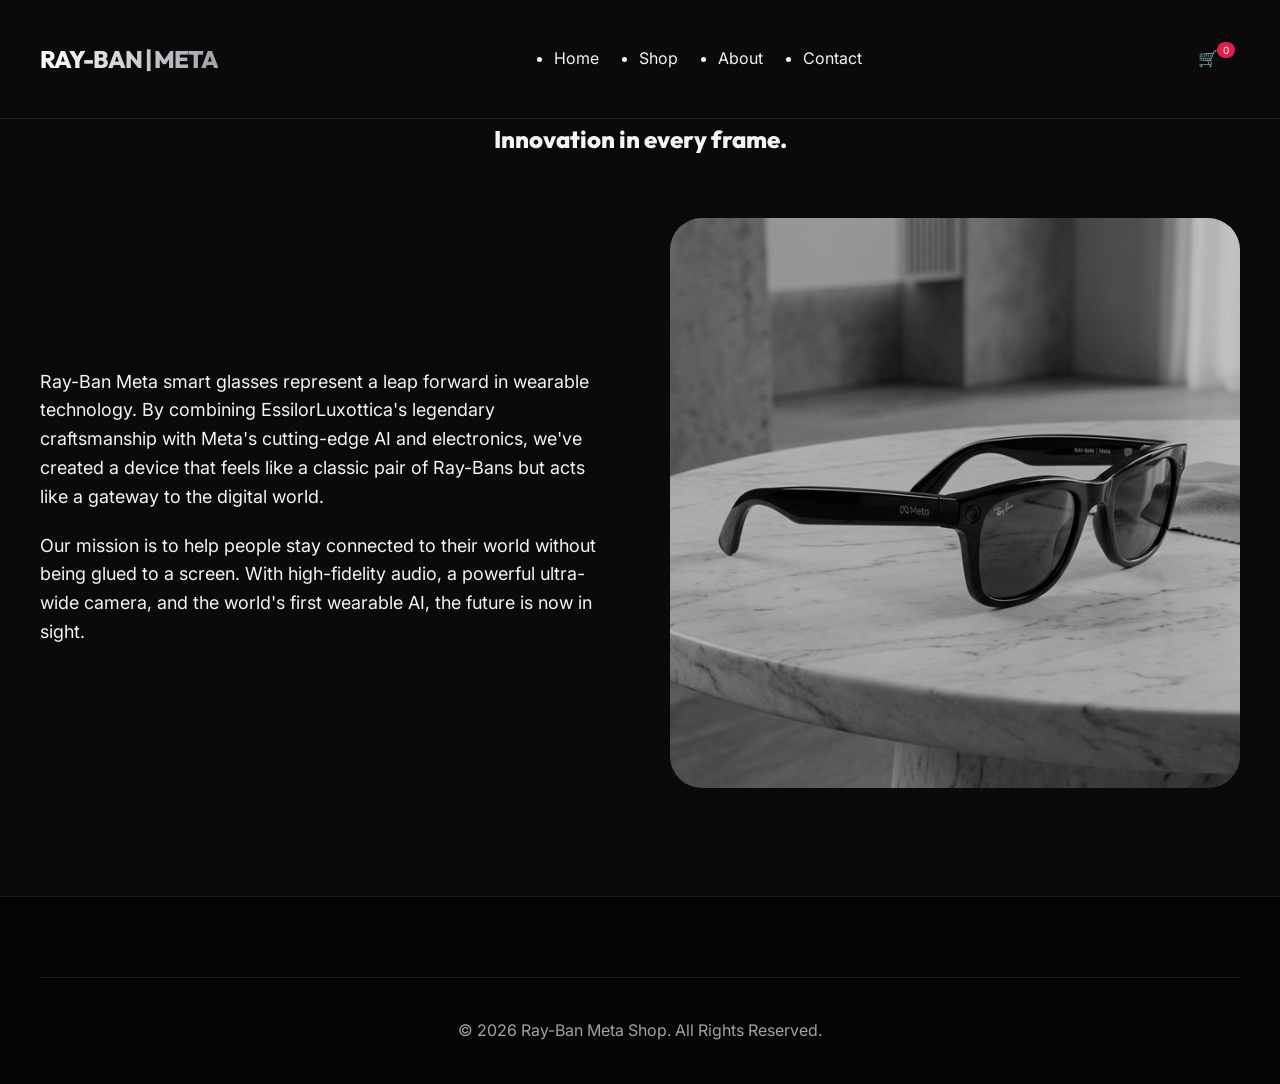
==== pages/about.html @ e85eae6b "first commit" ====
<!DOCTYPE html>
<html lang="en">
<head>
    <meta charset="UTF-8">
    <meta name="viewport" content="width=device-width, initial-scale=1.0">
    <title>About | Our Vision for Smart Glasses</title>
    <link rel="stylesheet" href="../css/style.css">
</head>
<body>
    <header>
        <div class="container">
            <nav>
                <a href="../index.html" class="brand">RAY-BAN | META</a>
                <ul class="nav-links">
                    <li><a href="../index.html">Home</a></li>
                    <li><a href="shop.html">Shop</a></li>
                    <li><a href="about.html">About</a></li>
                    <li><a href="contact.html">Contact</a></li>
                </ul>
                <div class="nav-actions">
                    <a href="cart.html" id="cart-btn">
                        🛒 <span class="cart-count">0</span>
                    </a>
                </div>
            </nav>
        </div>
    </header>

    <main style="padding-top: 120px;">
        <section class="container animate">
            <div class="section-title">
                <h1>Innovation in every frame.</h1>
            </div>
            <div style="display: flex; gap: 60px; align-items: center; margin-bottom: 100px;">
                <div style="flex: 1;">
                    <p style="font-size: 18px; margin-bottom: 20px;">Ray-Ban Meta smart glasses represent a leap forward in wearable technology. By combining EssilorLuxottica's legendary craftsmanship with Meta's cutting-edge AI and electronics, we've created a device that feels like a classic pair of Ray-Bans but acts like a gateway to the digital world.</p>
                    <p style="font-size: 18px;">Our mission is to help people stay connected to their world without being glued to a screen. With high-fidelity audio, a powerful ultra-wide camera, and the world's first wearable AI, the future is now in sight.</p>
                </div>
                <div style="flex: 1;">
                    <img src="../img/hero.png" alt="Innovation" style="width: 100%; border-radius: var(--radius-lg); filter: grayscale(1) brightness(0.8);">
                </div>
            </div>
        </section>
    </main>

    <footer>
        <div class="container">
            <div class="footer-bottom">
                &copy; 2026 Ray-Ban Meta Shop. All Rights Reserved.
            </div>
        </div>
    </footer>

    <script src="../js/app.js"></script>
</body>
</html>
---- css/style.css ----
@import url('https://fonts.googleapis.com/css2?family=Inter:wght@300;400;500;600;700&family=Outfit:wght@400;600;800&display=swap');

:root {
    --primary: #000000;
    --secondary: #ffffff;
    --accent: #E11D48; /* Premium Red */
    --accent-glow: rgba(225, 29, 72, 0.4);
    --bg-dark: #0A0A0A;
    --text-main: #F4F4F5;
    --text-muted: #A1A1AA;
    --glass: rgba(255, 255, 255, 0.05);
    --glass-border: rgba(255, 255, 255, 0.1);
    --radius-sm: 8px;
    --radius-md: 16px;
    --radius-lg: 32px;
    --transition: all 0.4s cubic-bezier(0.4, 0, 0.2, 1);
}

* {
    margin: 0;
    padding: 0;
    box-sizing: border-box;
}

body {
    background-color: var(--bg-dark);
    color: var(--text-main);
    font-family: 'Inter', sans-serif;
    line-height: 1.6;
    overflow-x: hidden;
}

h1, h2, h3, .brand {
    font-family: 'Outfit', sans-serif;
    font-weight: 800;
}

a {
    text-decoration: none;
    color: inherit;
    transition: var(--transition);
}

/* --- Layout --- */
.container {
    max-width: 1440px;
    margin: 0 auto;
    padding: 0 40px;
}

header {
    position: fixed;
    top: 0;
    left: 0;
    width: 100%;
    z-index: 1000;
    backdrop-filter: blur(20px);
    border-bottom: 1px solid var(--glass-border);
    background: rgba(10, 10, 10, 0.8);
}

nav {
    display: flex;
    justify-content: space-between;
    align-items: center;
    padding: 20px 0;
}

.brand {
    font-size: 24px;
    letter-spacing: -1px;
    background: linear-gradient(to right, #fff, var(--text-muted));
    background-clip: text;
    -webkit-background-clip: text;
    -webkit-text-fill-color: transparent;
}

.nav-links {
    display: flex;
    gap: 40px;
}

.nav-links a:hover {
    color: var(--accent);
}

.nav-actions {
    display: flex;
    gap: 20px;
    align-items: center;
}

/* --- Buttons --- */
.btn {
    padding: 12px 28px;
    border-radius: var(--radius-lg);
    font-weight: 600;
    cursor: pointer;
    transition: var(--transition);
    display: inline-flex;
    align-items: center;
    gap: 8px;
    border: none;
}

.btn-primary {
    background: var(--text-main);
    color: var(--primary);
}

.btn-primary:hover {
    background: var(--accent);
    color: #fff;
    transform: translateY(-4px);
    box-shadow: 0 10px 30px var(--accent-glow);
}

.btn-glass {
    background: var(--glass);
    color: #fff;
    border: 1px solid var(--glass-border);
}

.btn-glass:hover {
    background: rgba(255, 255, 255, 0.1);
}

/* --- Hero --- */
.hero {
    height: 100vh;
    display: flex;
    align-items: center;
    position: relative;
    overflow: hidden;
}

.hero-content {
    position: relative;
    z-index: 10;
    max-width: 800px;
}

.hero h1 {
    font-size: 84px;
    line-height: 0.9;
    margin-bottom: 24px;
    background: linear-gradient(135deg, #fff 0%, #71717A 100%);
    background-clip: text;
    -webkit-background-clip: text;
    -webkit-text-fill-color: transparent;
}

.hero p {
    font-size: 20px;
    color: var(--text-muted);
    margin-bottom: 40px;
}

.hero-visual {
    position: absolute;
    right: -10%;
    top: 50%;
    transform: translateY(-50%);
    width: 60%;
    height: 90%;
    background: url('../img/hero.png') center/contain no-repeat;
    opacity: 0.8;
    filter: drop-shadow(0 0 50px rgba(225, 29, 72, 0.2));
}

/* --- Shop Grid --- */
.products-grid {
    display: grid;
    grid-template-columns: repeat(auto-fill, minmax(320px, 1fr));
    gap: 32px;
    padding: 100px 0;
}

.product-card {
    background: var(--glass);
    border: 1px solid var(--glass-border);
    border-radius: var(--radius-md);
    padding: 24px;
    transition: var(--transition);
    position: relative;
    overflow: hidden;
}

.product-card:hover {
    transform: translateY(-10px);
    border-color: var(--accent);
}

.product-img {
    width: 100%;
    height: 240px;
    object-fit: contain;
    margin-bottom: 24px;
    filter: drop-shadow(0 10px 20px rgba(0,0,0,0.5));
}

.product-info h3 {
    margin-bottom: 8px;
    font-size: 22px;
}

.product-info p {
    color: var(--text-muted);
    font-size: 14px;
    margin-bottom: 16px;
}

.price {
    font-weight: 700;
    font-size: 20px;
}

/* --- Cart Utility --- */
.cart-count {
    background: var(--accent);
    color: white;
    font-size: 10px;
    padding: 2px 6px;
    border-radius: 10px;
    position: relative;
    top: -10px;
    right: 5px;
}

/* --- Section Titles --- */
.section-title {
    text-align: center;
    margin-bottom: 60px;
}

.section-title h2 {
    font-size: 48px;
}

/* --- Footer --- */
footer {
    border-top: 1px solid var(--glass-border);
    padding: 80px 0 40px;
    background: #050505;
}

.footer-grid {
    display: grid;
    grid-template-columns: repeat(auto-fit, minmax(200px, 1fr));
    gap: 40px;
    margin-bottom: 60px;
}

.footer-col h4 {
    margin-bottom: 24px;
    color: var(--text-main);
}

.footer-col a {
    display: block;
    margin-bottom: 12px;
    color: var(--text-muted);
}

.footer-bottom {
    text-align: center;
    color: var(--text-muted);
    padding-top: 40px;
    border-top: 1px solid var(--glass-border);
}

/* --- Animations --- */
@keyframes fadeIn {
    from { opacity: 0; transform: translateY(20px); }
    to { opacity: 1; transform: translateY(0); }
}

.animate {
    animation: fadeIn 1s forwards;
}

/* --- Forms --- */
form input {
    width: 100%;
    padding: 12px 16px;
    background: rgba(255, 255, 255, 0.05);
    border: 1px solid var(--glass-border);
    border-radius: var(--radius-sm);
    color: var(--text-main);
    font-family: inherit;
    transition: var(--transition);
}

form input:focus {
    outline: none;
    border-color: var(--accent);
    background: rgba(255, 255, 255, 0.1);
}

::placeholder {
    color: rgba(255, 255, 255, 0.3);
}
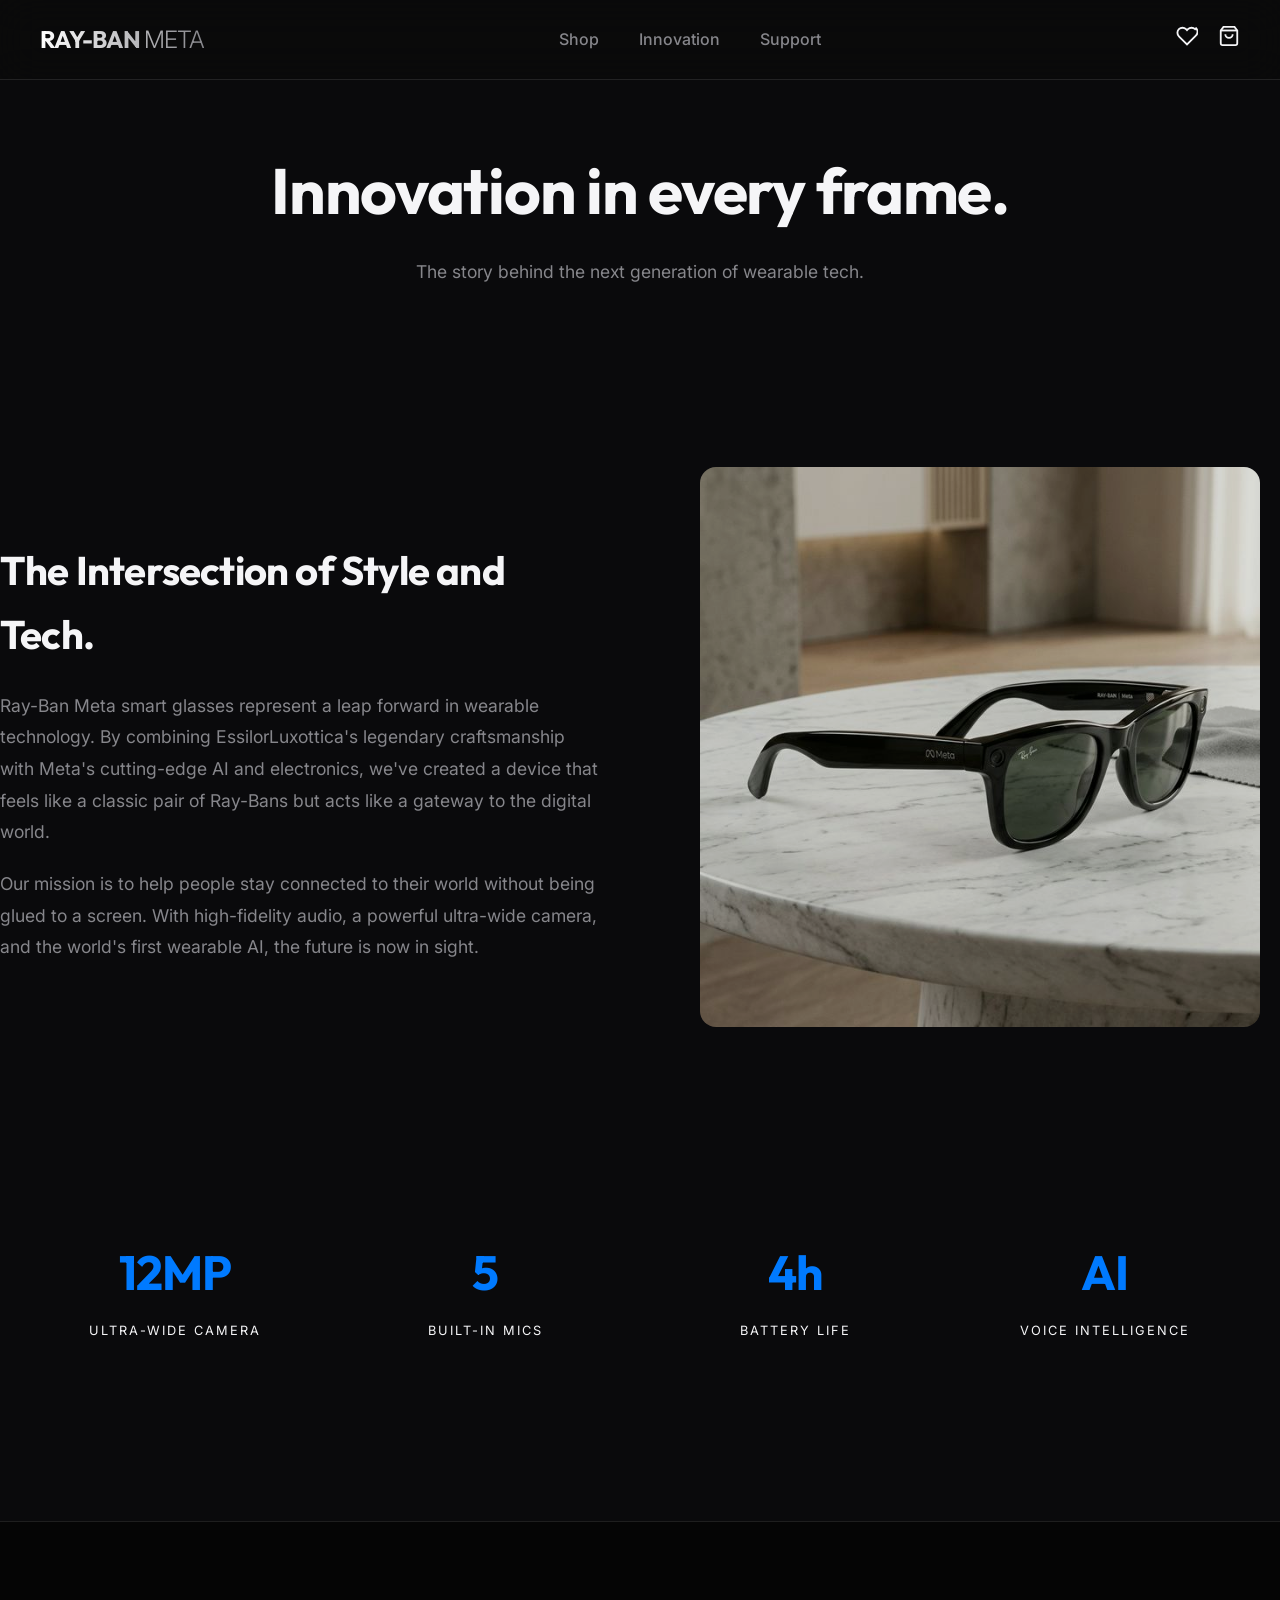
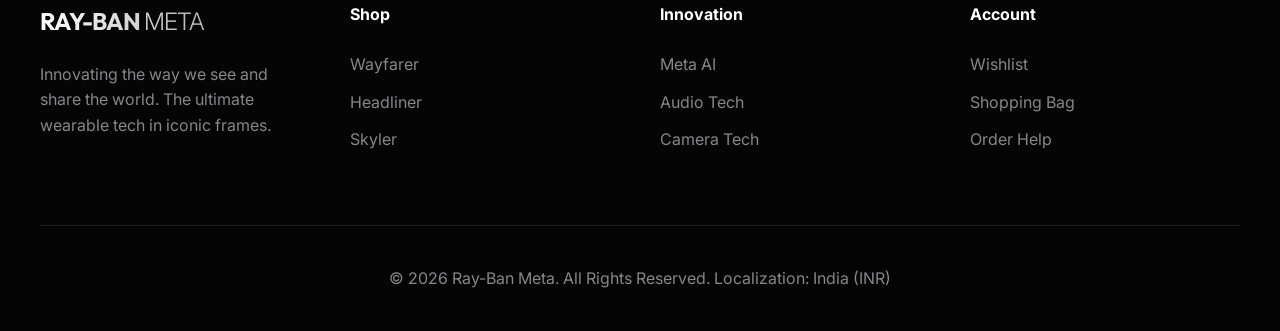
==== commit 9a334a5d: "Completed" ====
--- a/pages/about.html
+++ b/pages/about.html
@@ -7,49 +7,56 @@
     <link rel="stylesheet" href="../css/style.css">
 </head>
 <body>
-    <header>
-        <div class="container">
-            <nav>
-                <a href="../index.html" class="brand">RAY-BAN | META</a>
-                <ul class="nav-links">
-                    <li><a href="../index.html">Home</a></li>
-                    <li><a href="shop.html">Shop</a></li>
-                    <li><a href="about.html">About</a></li>
-                    <li><a href="contact.html">Contact</a></li>
-                </ul>
-                <div class="nav-actions">
-                    <a href="cart.html" id="cart-btn">
-                        🛒 <span class="cart-count">0</span>
-                    </a>
+    <header></header>
+
+    <main>
+        <section class="page-header glass-morphism" style="padding: 140px 0 60px; text-align: center;">
+            <div class="container animate">
+                <h1 style="font-size: clamp(2rem, 5vw, 4rem); font-family: 'Outfit', sans-serif;">Innovation in every frame.</h1>
+                <p style="color: var(--text-muted); margin-top: 16px; font-size: 1.1rem;">The story behind the next generation of wearable tech.</p>
+            </div>
+        </section>
+
+        <section class="container animate" style="padding: 100px 0;">
+            <div style="display: flex; gap: 80px; align-items: center; flex-wrap: wrap;">
+                <div style="flex: 1; min-width: 300px;">
+                    <h2 style="font-size: 2.5rem; margin-bottom: 24px;">The Intersection of Style and Tech.</h2>
+                    <p style="font-size: 1.1rem; line-height: 1.8; color: var(--text-muted); margin-bottom: 20px;">Ray-Ban Meta smart glasses represent a leap forward in wearable technology. By combining EssilorLuxottica's legendary craftsmanship with Meta's cutting-edge AI and electronics, we've created a device that feels like a classic pair of Ray-Bans but acts like a gateway to the digital world.</p>
+                    <p style="font-size: 1.1rem; line-height: 1.8; color: var(--text-muted);">Our mission is to help people stay connected to their world without being glued to a screen. With high-fidelity audio, a powerful ultra-wide camera, and the world's first wearable AI, the future is now in sight.</p>
                 </div>
-            </nav>
-        </div>
-    </header>
+                <div style="flex: 1; min-width: 300px;">
+                    <div class="glass-morphism" style="padding: 20px; border-radius: var(--radius-lg);">
+                        <img src="../img/hero.png" alt="Innovation" style="width: 100%; border-radius: var(--radius-md); filter: brightness(0.9);">
+                    </div>
+                </div>
+            </div>
+        </section>
 
-    <main style="padding-top: 120px;">
-        <section class="container animate">
-            <div class="section-title">
-                <h1>Innovation in every frame.</h1>
-            </div>
-            <div style="display: flex; gap: 60px; align-items: center; margin-bottom: 100px;">
-                <div style="flex: 1;">
-                    <p style="font-size: 18px; margin-bottom: 20px;">Ray-Ban Meta smart glasses represent a leap forward in wearable technology. By combining EssilorLuxottica's legendary craftsmanship with Meta's cutting-edge AI and electronics, we've created a device that feels like a classic pair of Ray-Bans but acts like a gateway to the digital world.</p>
-                    <p style="font-size: 18px;">Our mission is to help people stay connected to their world without being glued to a screen. With high-fidelity audio, a powerful ultra-wide camera, and the world's first wearable AI, the future is now in sight.</p>
-                </div>
-                <div style="flex: 1;">
-                    <img src="../img/hero.png" alt="Innovation" style="width: 100%; border-radius: var(--radius-lg); filter: grayscale(1) brightness(0.8);">
+        <section class="glass-morphism" style="padding: 80px 0; margin-bottom: 100px;">
+            <div class="container">
+                <div style="display: grid; grid-template-columns: repeat(auto-fit, minmax(200px, 1fr)); gap: 40px; text-align: center;">
+                    <div>
+                        <h3 style="font-size: 3rem; color: var(--primary);">12MP</h3>
+                        <p style="text-transform: uppercase; letter-spacing: 2px; font-size: 0.8rem; margin-top: 10px;">Ultra-Wide Camera</p>
+                    </div>
+                    <div>
+                        <h3 style="font-size: 3rem; color: var(--primary);">5</h3>
+                        <p style="text-transform: uppercase; letter-spacing: 2px; font-size: 0.8rem; margin-top: 10px;">Built-in Mics</p>
+                    </div>
+                    <div>
+                        <h3 style="font-size: 3rem; color: var(--primary);">4h</h3>
+                        <p style="text-transform: uppercase; letter-spacing: 2px; font-size: 0.8rem; margin-top: 10px;">Battery Life</p>
+                    </div>
+                    <div>
+                        <h3 style="font-size: 3rem; color: var(--primary);">AI</h3>
+                        <p style="text-transform: uppercase; letter-spacing: 2px; font-size: 0.8rem; margin-top: 10px;">Voice Intelligence</p>
+                    </div>
                 </div>
             </div>
         </section>
     </main>
 
-    <footer>
-        <div class="container">
-            <div class="footer-bottom">
-                &copy; 2026 Ray-Ban Meta Shop. All Rights Reserved.
-            </div>
-        </div>
-    </footer>
+    <footer></footer>
 
     <script src="../js/app.js"></script>
 </body>
--- a/css/style.css
+++ b/css/style.css
@@ -1,18 +1,30 @@
-@import url('https://fonts.googleapis.com/css2?family=Inter:wght@300;400;500;600;700&family=Outfit:wght@400;600;800&display=swap');
+@import url('https://fonts.googleapis.com/css2?family=Outfit:wght@300;400;600;700&family=Inter:wght@300;400;500;700&display=swap');
 
 :root {
-    --primary: #000000;
-    --secondary: #ffffff;
-    --accent: #E11D48; /* Premium Red */
-    --accent-glow: rgba(225, 29, 72, 0.4);
-    --bg-dark: #0A0A0A;
-    --text-main: #F4F4F5;
-    --text-muted: #A1A1AA;
-    --glass: rgba(255, 255, 255, 0.05);
+    /* Premium Color Palette */
+    --primary: #007aff; /* Apple Blue for trust/premium feel */
+    --primary-glow: rgba(0, 122, 255, 0.4);
+    --bg-dark: #0a0a0c;
+    --bg-card: #161618;
+    --text: #f5f5f7;
+    --text-main: #ffffff;
+    --text-muted: #86868b;
+    --accent: #ff3b30; /* Action red */
+    --accent-glow: rgba(255, 59, 48, 0.3);
+    
+    /* Advanced Glassmorphism */
+    --glass: rgba(255, 255, 255, 0.03);
+    --glass-heavy: rgba(255, 255, 255, 0.08);
     --glass-border: rgba(255, 255, 255, 0.1);
+    --glass-blur: blur(20px);
+    
+    /* Layout Tokens */
     --radius-sm: 8px;
     --radius-md: 16px;
-    --radius-lg: 32px;
+    --radius-lg: 24px;
+    --container: 1200px;
+    
+    /* Motion */
     --transition: all 0.4s cubic-bezier(0.4, 0, 0.2, 1);
 }
 
@@ -20,19 +32,39 @@
     margin: 0;
     padding: 0;
     box-sizing: border-box;
+    font-family: 'Inter', sans-serif;
 }
 
 body {
     background-color: var(--bg-dark);
-    color: var(--text-main);
-    font-family: 'Inter', sans-serif;
+    color: var(--text);
+    overflow-x: hidden;
     line-height: 1.6;
-    overflow-x: hidden;
 }
 
 h1, h2, h3, .brand {
     font-family: 'Outfit', sans-serif;
-    font-weight: 800;
+    font-weight: 700;
+    letter-spacing: -0.02em;
+}
+
+/* Custom Scrollbar */
+::-webkit-scrollbar {
+    width: 8px;
+}
+
+::-webkit-scrollbar-track {
+    background: var(--bg-dark);
+}
+
+::-webkit-scrollbar-thumb {
+    background: var(--glass-heavy);
+    border-radius: 10px;
+    border: 2px solid var(--bg-dark);
+}
+
+::-webkit-scrollbar-thumb:hover {
+    background: var(--primary);
 }
 
 a {
@@ -78,16 +110,32 @@
 .nav-links {
     display: flex;
     gap: 40px;
+    list-style: none; /* Removed dots */
+}
+
+.nav-links a {
+    color: var(--text-muted);
+    font-weight: 500;
 }
 
 .nav-links a:hover {
-    color: var(--accent);
+    color: #fff;
 }
 
 .nav-actions {
     display: flex;
     gap: 20px;
     align-items: center;
+}
+
+.nav-actions i {
+    font-size: 20px;
+}
+
+header.scrolled {
+    background: rgba(10, 10, 12, 0.95);
+    padding: 10px 0;
+    box-shadow: 0 4px 30px rgba(0, 0, 0, 0.5);
 }
 
 /* --- Buttons --- */
@@ -158,45 +206,81 @@
 
 .hero-visual {
     position: absolute;
-    right: -10%;
+    right: 0;
     top: 50%;
     transform: translateY(-50%);
-    width: 60%;
-    height: 90%;
-    background: url('../img/hero.png') center/contain no-repeat;
+    width: 50%;
+    height: 100%;
+    background: url('../img/hero_new.png') center/contain no-repeat;
     opacity: 0.8;
-    filter: drop-shadow(0 0 50px rgba(225, 29, 72, 0.2));
+    z-index: 1;
+}
+
+@media (max-width: 992px) {
+    .hero-visual {
+        position: relative;
+        width: 100%;
+        height: 400px;
+        transform: none;
+        top: 0;
+        right: 0;
+        margin-top: 40px;
+    }
+    .hero {
+        flex-direction: column;
+        height: auto;
+        padding-bottom: 80px;
+    }
 }
 
 /* --- Shop Grid --- */
-.products-grid {
+/* Product Cards */
+.product-grid {
     display: grid;
-    grid-template-columns: repeat(auto-fill, minmax(320px, 1fr));
+    grid-template-columns: repeat(auto-fill, minmax(300px, 1fr));
     gap: 32px;
-    padding: 100px 0;
+    margin-top: 40px;
 }
 
 .product-card {
-    background: var(--glass);
+    background: var(--bg-card);
+    border-radius: var(--radius-lg);
+    padding: 24px;
+    transition: var(--transition);
     border: 1px solid var(--glass-border);
-    border-radius: var(--radius-md);
-    padding: 24px;
-    transition: var(--transition);
     position: relative;
     overflow: hidden;
 }
 
 .product-card:hover {
     transform: translateY(-10px);
-    border-color: var(--accent);
-}
-
-.product-img {
+}
+
+.product-img,
+.product-image {
     width: 100%;
     height: 240px;
     object-fit: contain;
     margin-bottom: 24px;
     filter: drop-shadow(0 10px 20px rgba(0,0,0,0.5));
+    transition: var(--transition);
+}
+
+.product-card:hover .product-image,
+.product-card:hover .product-img {
+    transform: scale(1.05);
+}
+
+.product-img-container {
+    width: 100%;
+    height: 260px;
+    display: flex;
+    align-items: center;
+    justify-content: center;
+    overflow: hidden;
+    border-radius: var(--radius-md);
+    background: rgba(255, 255, 255, 0.02);
+    margin-bottom: 16px;
 }
 
 .product-info h3 {
@@ -210,9 +294,66 @@
     margin-bottom: 16px;
 }
 
+.product-actions {
+    display: flex;
+    justify-content: space-between;
+    align-items: center;
+    gap: 16px;
+    margin-top: auto;
+}
+
 .price {
     font-weight: 700;
     font-size: 20px;
+}
+
+/* --- Wishlist Button --- */
+.wishlist-btn {
+    position: absolute;
+    top: 16px;
+    right: 16px;
+    z-index: 10;
+    background: rgba(0, 0, 0, 0.5);
+    backdrop-filter: blur(10px);
+    border: 1px solid var(--glass-border);
+    border-radius: 50%;
+    width: 40px;
+    height: 40px;
+    display: flex;
+    align-items: center;
+    justify-content: center;
+    cursor: pointer;
+    color: var(--text-muted);
+    transition: var(--transition);
+}
+
+.wishlist-btn:hover {
+    background: rgba(255, 255, 255, 0.15);
+    color: #fff;
+    transform: scale(1.1);
+}
+
+.wishlist-btn.active {
+    color: var(--accent);
+    background: rgba(255, 59, 48, 0.15);
+    border-color: rgba(255, 59, 48, 0.3);
+}
+
+.hero-image-container {
+    flex: 1;
+    display: flex;
+    justify-content: center;
+    align-items: center;
+    position: relative;
+}
+
+.hero-image {
+    width: 100%;
+    max-width: 600px;
+    height: auto;
+    object-fit: contain;
+    filter: drop-shadow(0 0 50px rgba(0, 122, 255, 0.3));
+    z-index: 2;
 }
 
 /* --- Cart Utility --- */
@@ -276,7 +417,7 @@
 }
 
 .animate {
-    animation: fadeIn 1s forwards;
+    animation: fadeIn 0.8s ease forwards;
 }
 
 /* --- Forms --- */
